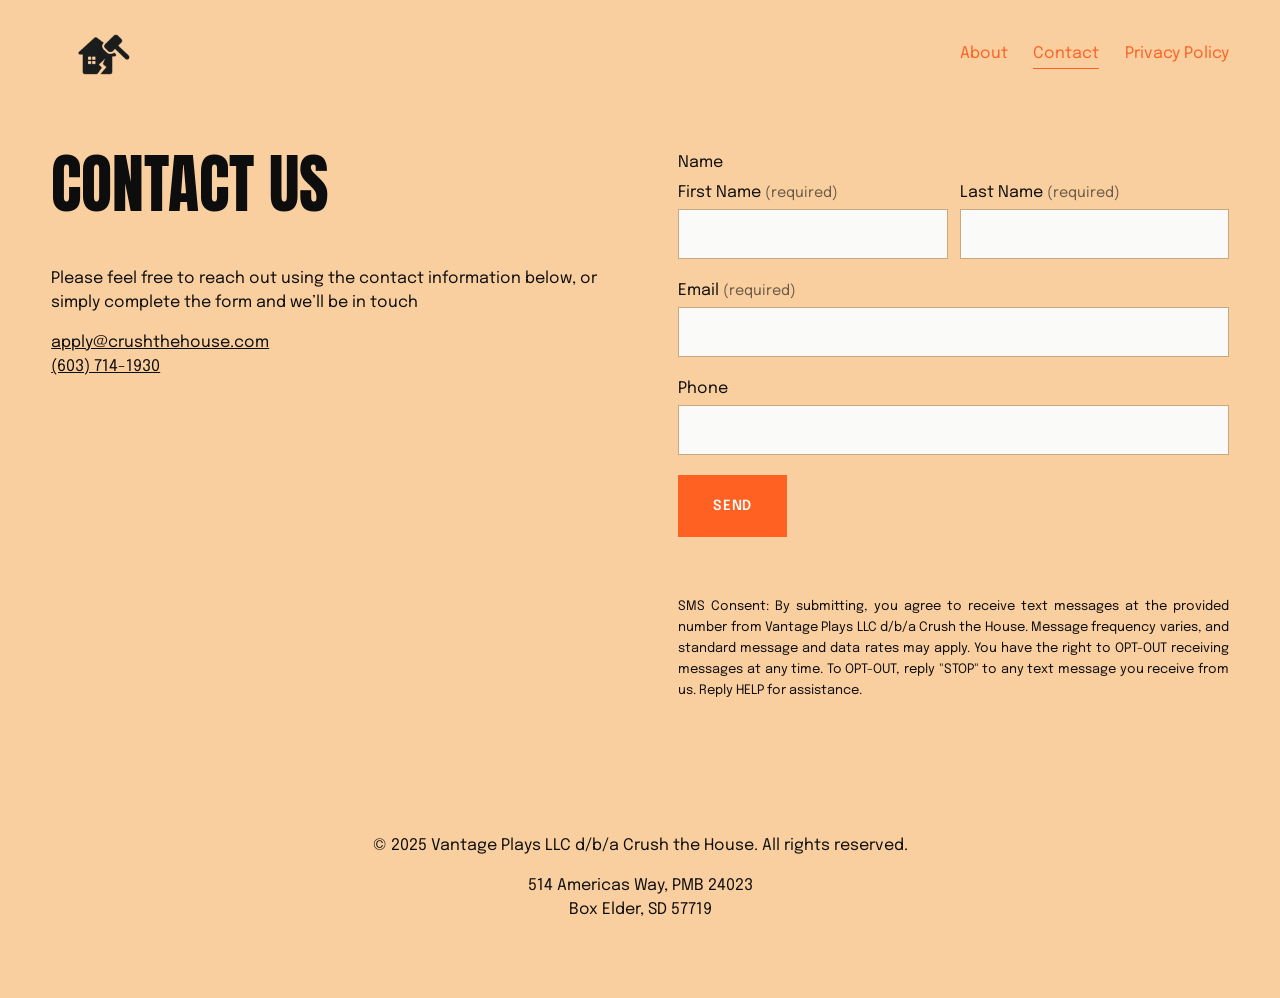
==== contact.html @ 92e552ff "Static Crush the House site migrated from Squarespace Co-Authored-By: Claude Opus 5.5 <noreply@anthr" ====
<!doctype html>
<html lang="en">
<head>
<meta charset="utf-8">
<meta name="viewport" content="width=device-width, initial-scale=1">
<title>Contact | Connect with Us Now — Crush the House</title>
<meta name="description" content="Get in touch with Crush the House for inquiries or support. Fill out our contact form or use the provided details to connect with our team today.">
<link rel="canonical" href="https://www.crushthehouse.com/contact">
<meta property="og:site_name" content="Crush the House">
<meta property="og:title" content="Contact | Connect with Us Now — Crush the House">
<meta property="og:description" content="Get in touch with Crush the House for inquiries or support. Fill out our contact form or use the provided details to connect with our team today.">
<meta property="og:type" content="website">
<meta property="og:url" content="https://www.crushthehouse.com/contact">
<meta name="twitter:card" content="summary">
<link rel="icon" href="/logo.webp" type="image/webp">
<link rel="stylesheet" href="/styles.css">
</head>
<body>
<a class="skip" href="#page">Skip to Content</a>
<header class="site-header">
  <a class="logo" href="/"><img src="/logo.webp" alt="Crush the House" width="300" height="200"></a>
  <nav class="site-nav">
    <a href="/">About</a>
    <a href="/contact" aria-current="page">Contact</a>
    <a href="/new-page">Privacy Policy</a>
  </nav>
</header>

<main id="page">
  <section class="contact">
    <div>
      <h1 class="display">Contact Us</h1>
      <div class="intro">
        <p>Please feel free to reach out using the contact information below, or simply complete the form and we’ll be in touch</p>
        <p><a href="mailto:apply@crushthehouse.com">apply@crushthehouse.com</a><br>
        <a href="tel:+16037141930">(603) 714-1930</a></p>
      </div>
    </div>

    <div>
      <form id="contact-form" action="/api/contact" method="post" novalidate>
        <div class="field">
          <div class="group-label">Name</div>
          <div class="row">
            <div>
              <label for="fname">First Name <span class="req">(required)</span></label>
              <input id="fname" name="fname" type="text" autocomplete="given-name" required>
            </div>
            <div>
              <label for="lname">Last Name <span class="req">(required)</span></label>
              <input id="lname" name="lname" type="text" autocomplete="family-name" required>
            </div>
          </div>
        </div>
        <div class="field">
          <label for="email">Email <span class="req">(required)</span></label>
          <input id="email" name="email" type="email" autocomplete="email" required>
        </div>
        <div class="field">
          <label for="phone">Phone</label>
          <input id="phone" name="phone" type="tel" autocomplete="tel">
        </div>
        <!-- honeypot -->
        <input type="text" name="company" tabindex="-1" autocomplete="off" style="position:absolute;left:-9999px" aria-hidden="true">
        <button type="submit">Send</button>
        <div class="form-status" role="status" aria-live="polite"></div>
      </form>

      <p class="sms-consent">SMS Consent: By submitting, you agree to receive text messages at the provided number from Vantage Plays LLC d/b/a Crush the House. Message frequency varies, and standard message and data rates may apply. You have the right to OPT-OUT receiving messages at any time. To OPT-OUT, reply "STOP" to any text message you receive from us. Reply HELP for assistance.</p>
    </div>
  </section>
</main>

<footer class="site-footer">
  <p>© 2025 Vantage Plays LLC d/b/a Crush the House. All rights reserved.</p>
  <p>514 Americas Way, PMB 24023<br>Box Elder, SD 57719</p>
</footer>

<script>
(() => {
  const form = document.getElementById('contact-form');
  const status = form.querySelector('.form-status');
  const btn = form.querySelector('button');
  form.addEventListener('submit', async (e) => {
    e.preventDefault();
    const data = Object.fromEntries(new FormData(form));
    if (!data.fname.trim() || !data.lname.trim() || !/^\S+@\S+\.\S+$/.test(data.email)) {
      status.textContent = 'Please fill in your first name, last name and a valid email.';
      return;
    }
    btn.disabled = true; status.textContent = 'Sending…';
    try {
      const r = await fetch('/api/contact', {
        method: 'POST', headers: { 'Content-Type': 'application/json' }, body: JSON.stringify(data)
      });
      if (!r.ok) throw new Error();
      form.reset();
      status.textContent = 'Thank you! We’ll be in touch.';
    } catch {
      status.textContent = 'Something went wrong. Please email apply@crushthehouse.com.';
    } finally { btn.disabled = false; }
  });
})();
</script>
</body>
</html>
---- styles.css ----
@import url('https://fonts.googleapis.com/css2?family=Anton&family=Epilogue:wght@400;600&display=swap');

:root {
  --bg: #facf9f;
  --accent: #ff6123;
  --ink: #0d0d0d;
  --light: #fafaf9;
}

* { box-sizing: border-box; }
html, body { margin: 0; }
body {
  background: var(--bg);
  color: var(--ink);
  font-family: 'Epilogue', sans-serif;
  font-size: 16px;
  line-height: 1.5;
  -webkit-font-smoothing: antialiased;
}
a { color: inherit; }

.skip { position: absolute; left: -9999px; }
.skip:focus { left: 16px; top: 16px; background: var(--light); padding: 8px; z-index: 10; }

/* Header */
.site-header {
  display: flex; align-items: center; justify-content: space-between;
  padding: 22px 4vw;
}
.site-header .logo img { width: 101px; height: auto; display: block; }
.site-nav { display: flex; gap: 1.6em; }
.site-nav a {
  color: var(--accent); text-decoration: none; font-size: 16px;
  padding-bottom: 2px; border-bottom: 1px solid transparent;
}
.site-nav a:hover, .site-nav a[aria-current="page"] { border-bottom-color: var(--accent); }

main { padding: 0 4vw; }

/* Home */
.home { max-width: 900px; margin: 0 auto; padding: 40px 0 80px; text-align: center; }
.display {
  font-family: 'Anton', sans-serif; font-weight: 400; text-transform: uppercase;
  color: var(--accent); line-height: 1.06; margin: 0 0 .4em;
}
.home h1 { font-size: clamp(40px, 6vw, 62px); }
.home .lead { font-size: clamp(18px, 2vw, 22px); line-height: 1.5; margin: 0 0 1.5em; }

.accordion { text-align: left; border-top: 1px solid var(--ink); }
.accordion details { border-bottom: 1px solid var(--ink); }
.accordion summary {
  list-style: none; cursor: pointer; display: flex; justify-content: space-between; align-items: center;
  font-family: 'Anton', sans-serif; text-transform: uppercase; color: var(--accent);
  font-size: clamp(20px, 2.4vw, 25px); padding: 18px 0;
}
.accordion summary::-webkit-details-marker { display: none; }
.accordion summary::after {
  content: ''; width: 14px; height: 14px; flex: none; margin-right: 6px;
  border-right: 2px solid var(--ink); border-bottom: 2px solid var(--ink);
  transform: translateY(-4px) rotate(45deg); transition: transform .2s;
}
.accordion details[open] summary::after { transform: translateY(4px) rotate(-135deg); }
.accordion details p { margin: 0 0 22px; font-size: 18px; line-height: 1.6; }

/* Contact */
.contact { display: grid; grid-template-columns: 1fr 1fr; gap: 6vw; padding: 40px 0 80px; max-width: 1300px; margin: 0 auto; }
.contact h1 { color: var(--ink); font-size: clamp(40px, 6vw, 64px); }
.contact .intro { margin-top: 3em; }
.contact .intro p { margin: 0 0 1em; }
form label { display: block; margin-bottom: 4px; }
form .req { opacity: .6; font-size: .9em; }
form .row { display: grid; grid-template-columns: 1fr 1fr; gap: 12px; }
form .field { margin-bottom: 20px; }
form .group-label { margin-bottom: 6px; }
form input {
  width: 100%; padding: 12px; font: inherit; border: 1px solid #c9a77f;
  background: var(--light); border-radius: 0;
}
form button {
  background: var(--accent); color: var(--light); border: 0; border-radius: 0;
  font: 600 14px 'Epilogue', sans-serif; letter-spacing: .05em; text-transform: uppercase;
  padding: 24px 35px; cursor: pointer;
}
form button:disabled { opacity: .6; cursor: default; }
.form-status { margin-top: 12px; min-height: 1.5em; }
.sms-consent { font-size: 13px; line-height: 1.6; text-align: justify; margin-top: 24px; }

/* Privacy */
.privacy { max-width: 1300px; margin: 0 auto; padding: 60px 0 80px; }
.privacy h1 { font-size: clamp(36px, 5vw, 52px); }
.privacy p { max-width: 640px; margin: 0 0 1.4em; }

/* Footer */
.site-footer { text-align: center; padding: 40px 4vw 60px; }
.site-footer p { margin: 0 0 1em; }

@media (max-width: 767px) {
  .contact { grid-template-columns: 1fr; gap: 24px; }
  .contact .intro { margin-top: 0; }
  .site-nav { gap: 1em; font-size: 15px; }
  .site-header .logo img { width: 72px; }
}
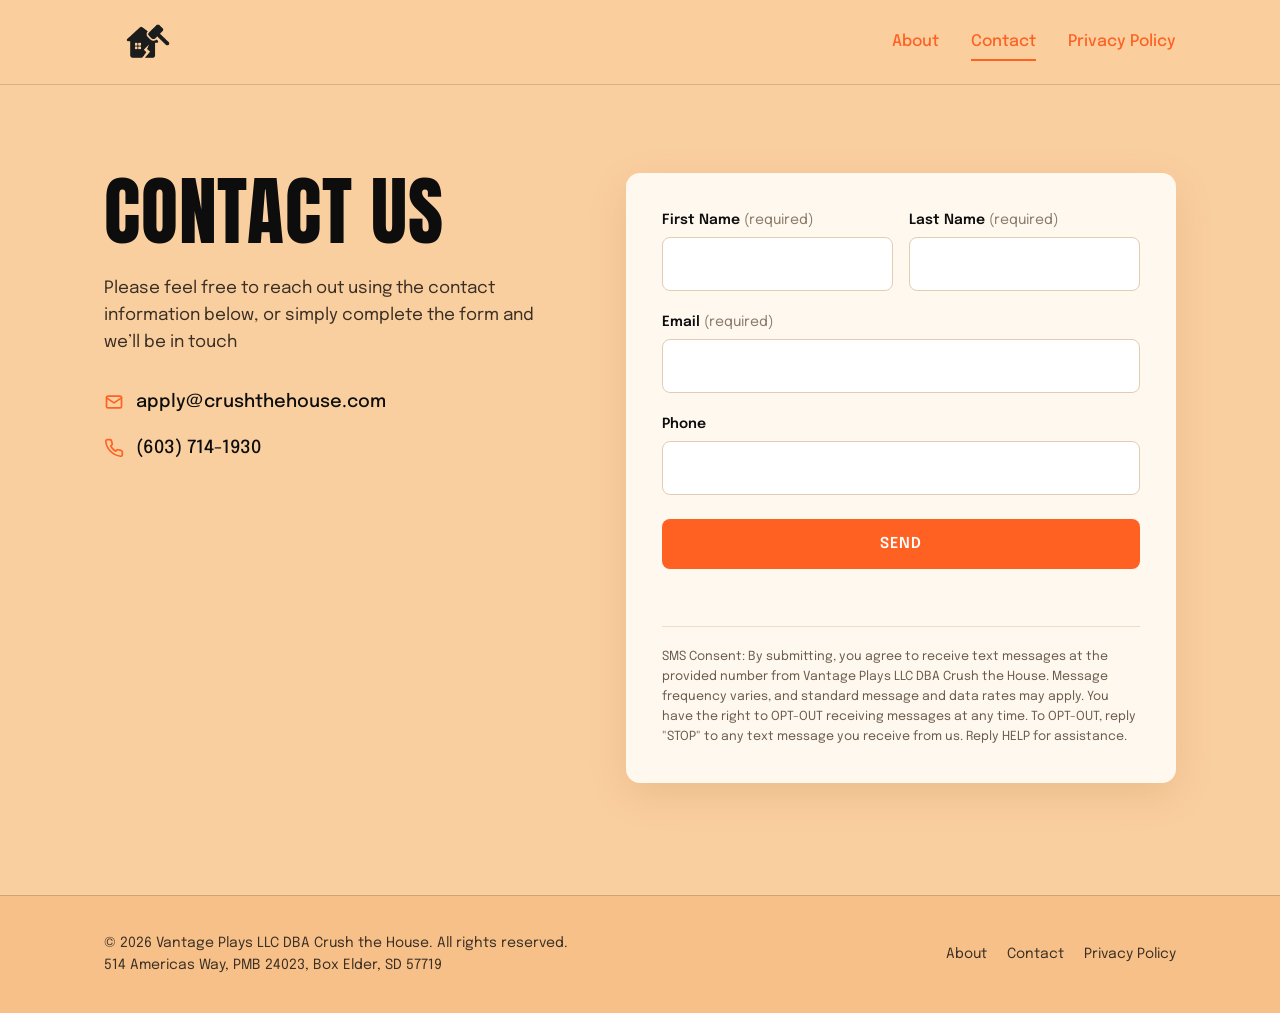
==== commit df7a5629: "Update footer to 2026, use DBA, and refresh site styling - Footer year 2025 -> 2026; d/b/a -> DBA th" ====
--- a/contact.html
+++ b/contact.html
@@ -18,29 +18,32 @@
 <body>
 <a class="skip" href="#page">Skip to Content</a>
 <header class="site-header">
-  <a class="logo" href="/"><img src="/logo.webp" alt="Crush the House" width="300" height="200"></a>
-  <nav class="site-nav">
-    <a href="/">About</a>
-    <a href="/contact" aria-current="page">Contact</a>
-    <a href="/new-page">Privacy Policy</a>
-  </nav>
+  <div class="container">
+    <a class="logo" href="/"><img src="/logo.webp" alt="Crush the House" width="300" height="200"></a>
+    <nav class="site-nav" aria-label="Main">
+      <a href="/">About</a>
+      <a href="/contact" aria-current="page">Contact</a>
+      <a href="/new-page">Privacy Policy</a>
+    </nav>
+  </div>
 </header>
 
 <main id="page">
-  <section class="contact">
+  <section class="contact container">
     <div>
       <h1 class="display">Contact Us</h1>
       <div class="intro">
         <p>Please feel free to reach out using the contact information below, or simply complete the form and we’ll be in touch</p>
-        <p><a href="mailto:apply@crushthehouse.com">apply@crushthehouse.com</a><br>
-        <a href="tel:+16037141930">(603) 714-1930</a></p>
       </div>
+      <ul class="contact-links">
+        <li><a href="mailto:apply@crushthehouse.com"><svg viewBox="0 0 24 24" fill="none" stroke="currentColor" stroke-width="2" stroke-linecap="round" stroke-linejoin="round"><rect x="3" y="5" width="18" height="14" rx="2"/><path d="m3 7 9 6 9-6"/></svg><span>apply@crushthehouse.com</span></a></li>
+        <li><a href="tel:+16037141930"><svg viewBox="0 0 24 24" fill="none" stroke="currentColor" stroke-width="2" stroke-linecap="round" stroke-linejoin="round"><path d="M22 16.9v3a2 2 0 0 1-2.2 2 19.8 19.8 0 0 1-8.6-3.1 19.5 19.5 0 0 1-6-6A19.8 19.8 0 0 1 2.1 4.2 2 2 0 0 1 4.1 2h3a2 2 0 0 1 2 1.7c.1.9.4 1.8.7 2.7a2 2 0 0 1-.5 2.1L8 9.8a16 16 0 0 0 6 6l1.3-1.3a2 2 0 0 1 2.1-.4c.9.3 1.8.6 2.7.7a2 2 0 0 1 1.7 2z"/></svg><span>(603) 714-1930</span></a></li>
+      </ul>
     </div>
 
-    <div>
+    <div class="form-card">
       <form id="contact-form" action="/api/contact" method="post" novalidate>
         <div class="field">
-          <div class="group-label">Name</div>
           <div class="row">
             <div>
               <label for="fname">First Name <span class="req">(required)</span></label>
@@ -66,14 +69,20 @@
         <div class="form-status" role="status" aria-live="polite"></div>
       </form>
 
-      <p class="sms-consent">SMS Consent: By submitting, you agree to receive text messages at the provided number from Vantage Plays LLC d/b/a Crush the House. Message frequency varies, and standard message and data rates may apply. You have the right to OPT-OUT receiving messages at any time. To OPT-OUT, reply "STOP" to any text message you receive from us. Reply HELP for assistance.</p>
+      <p class="sms-consent">SMS Consent: By submitting, you agree to receive text messages at the provided number from Vantage Plays LLC DBA Crush the House. Message frequency varies, and standard message and data rates may apply. You have the right to OPT-OUT receiving messages at any time. To OPT-OUT, reply "STOP" to any text message you receive from us. Reply HELP for assistance.</p>
     </div>
   </section>
 </main>
 
 <footer class="site-footer">
-  <p>© 2025 Vantage Plays LLC d/b/a Crush the House. All rights reserved.</p>
-  <p>514 Americas Way, PMB 24023<br>Box Elder, SD 57719</p>
+  <div class="container">
+    <p>© 2026 Vantage Plays LLC DBA Crush the House. All rights reserved.<br>514 Americas Way, PMB 24023, Box Elder, SD 57719</p>
+    <nav aria-label="Footer">
+      <a href="/">About</a>
+      <a href="/contact">Contact</a>
+      <a href="/new-page">Privacy Policy</a>
+    </nav>
+  </div>
 </footer>
 
 <script>
--- a/styles.css
+++ b/styles.css
@@ -1,102 +1,194 @@
-@import url('https://fonts.googleapis.com/css2?family=Anton&family=Epilogue:wght@400;600&display=swap');
+@import url('https://fonts.googleapis.com/css2?family=Anton&family=Epilogue:wght@400;500;600&display=swap');
 
 :root {
   --bg: #facf9f;
+  --bg-deep: #f6c088;
   --accent: #ff6123;
+  --accent-dark: #e24c12;
   --ink: #0d0d0d;
-  --light: #fafaf9;
+  --ink-soft: #3a2f25;
+  --line: rgba(13, 13, 13, .16);
+  --card: #fff8ef;
+  --max: 1120px;
+  --radius: 14px;
 }
 
-* { box-sizing: border-box; }
+*, *::before, *::after { box-sizing: border-box; }
+html { scroll-behavior: smooth; }
 html, body { margin: 0; }
 body {
   background: var(--bg);
   color: var(--ink);
-  font-family: 'Epilogue', sans-serif;
-  font-size: 16px;
-  line-height: 1.5;
+  font-family: 'Epilogue', system-ui, sans-serif;
+  font-size: 17px;
+  line-height: 1.6;
   -webkit-font-smoothing: antialiased;
+  min-height: 100vh;
+  display: flex; flex-direction: column;
 }
+main { flex: 1; }
 a { color: inherit; }
+:focus-visible { outline: 2px solid var(--accent); outline-offset: 3px; border-radius: 4px; }
+
+.container { width: 100%; max-width: var(--max); margin: 0 auto; padding: 0 24px; }
 
 .skip { position: absolute; left: -9999px; }
-.skip:focus { left: 16px; top: 16px; background: var(--light); padding: 8px; z-index: 10; }
+.skip:focus { left: 16px; top: 16px; background: var(--card); padding: 8px 12px; z-index: 20; }
 
-/* Header */
+/* ---------- Header ---------- */
 .site-header {
+  position: sticky; top: 0; z-index: 10;
+  background: rgba(250, 207, 159, .92);
+  backdrop-filter: saturate(140%) blur(8px);
+  -webkit-backdrop-filter: saturate(140%) blur(8px);
+  border-bottom: 1px solid var(--line);
+}
+.site-header .container {
   display: flex; align-items: center; justify-content: space-between;
-  padding: 22px 4vw;
+  height: 84px;
 }
-.site-header .logo img { width: 101px; height: auto; display: block; }
-.site-nav { display: flex; gap: 1.6em; }
+.logo img { width: 84px; height: auto; display: block; }
+.site-nav { display: flex; gap: 32px; }
 .site-nav a {
-  color: var(--accent); text-decoration: none; font-size: 16px;
-  padding-bottom: 2px; border-bottom: 1px solid transparent;
+  position: relative; color: var(--accent); text-decoration: none;
+  font-weight: 500; font-size: 16px; padding: 6px 0;
 }
-.site-nav a:hover, .site-nav a[aria-current="page"] { border-bottom-color: var(--accent); }
+.site-nav a::after {
+  content: ''; position: absolute; left: 0; right: 0; bottom: 0; height: 2px;
+  background: var(--accent); transform: scaleX(0); transform-origin: left;
+  transition: transform .25s ease;
+}
+.site-nav a:hover::after, .site-nav a[aria-current="page"]::after { transform: scaleX(1); }
 
-main { padding: 0 4vw; }
+/* ---------- Type ---------- */
+.display {
+  font-family: 'Anton', Impact, sans-serif; font-weight: 400;
+  text-transform: uppercase; letter-spacing: .01em; line-height: 1.02;
+  color: var(--accent); margin: 0;
+}
 
-/* Home */
-.home { max-width: 900px; margin: 0 auto; padding: 40px 0 80px; text-align: center; }
-.display {
-  font-family: 'Anton', sans-serif; font-weight: 400; text-transform: uppercase;
-  color: var(--accent); line-height: 1.06; margin: 0 0 .4em;
+/* ---------- Home ---------- */
+.hero { text-align: center; padding-top: 96px; padding-bottom: 56px; }
+.hero h1 { font-size: clamp(44px, 7vw, 84px); }
+.hero .lead {
+  max-width: 760px; margin: 28px auto 0;
+  font-size: clamp(18px, 2vw, 21px); line-height: 1.65; color: var(--ink-soft);
 }
-.home h1 { font-size: clamp(40px, 6vw, 62px); }
-.home .lead { font-size: clamp(18px, 2vw, 22px); line-height: 1.5; margin: 0 0 1.5em; }
 
-.accordion { text-align: left; border-top: 1px solid var(--ink); }
-.accordion details { border-bottom: 1px solid var(--ink); }
+.accordion { max-width: 880px; margin: 0 auto 112px; }
+.accordion details {
+  background: var(--card); border-radius: var(--radius);
+  margin-bottom: 14px; box-shadow: 0 1px 0 var(--line);
+  transition: box-shadow .2s ease, transform .2s ease;
+}
+.accordion details:hover { box-shadow: 0 8px 24px rgba(120, 60, 10, .12); }
 .accordion summary {
-  list-style: none; cursor: pointer; display: flex; justify-content: space-between; align-items: center;
-  font-family: 'Anton', sans-serif; text-transform: uppercase; color: var(--accent);
-  font-size: clamp(20px, 2.4vw, 25px); padding: 18px 0;
+  list-style: none; cursor: pointer;
+  display: flex; justify-content: space-between; align-items: center; gap: 16px;
+  padding: 24px 28px;
+  font-family: 'Anton', Impact, sans-serif; text-transform: uppercase; letter-spacing: .02em;
+  color: var(--accent); font-size: clamp(20px, 2.4vw, 26px); line-height: 1.1;
 }
 .accordion summary::-webkit-details-marker { display: none; }
-.accordion summary::after {
-  content: ''; width: 14px; height: 14px; flex: none; margin-right: 6px;
-  border-right: 2px solid var(--ink); border-bottom: 2px solid var(--ink);
-  transform: translateY(-4px) rotate(45deg); transition: transform .2s;
+.accordion .icon {
+  position: relative; flex: none; width: 34px; height: 34px; border-radius: 50%;
+  border: 2px solid var(--accent); transition: background .2s ease, transform .25s ease;
 }
-.accordion details[open] summary::after { transform: translateY(4px) rotate(-135deg); }
-.accordion details p { margin: 0 0 22px; font-size: 18px; line-height: 1.6; }
+.accordion .icon::before, .accordion .icon::after {
+  content: ''; position: absolute; left: 50%; top: 50%;
+  width: 12px; height: 2px; background: var(--accent);
+  transform: translate(-50%, -50%);
+}
+.accordion .icon::after { transform: translate(-50%, -50%) rotate(90deg); transition: opacity .2s; }
+.accordion details[open] .icon { background: var(--accent); transform: rotate(180deg); }
+.accordion details[open] .icon::before { background: var(--card); }
+.accordion details[open] .icon::after { opacity: 0; }
+.accordion .body { padding: 0 28px 26px; }
+.accordion .body p { margin: 0; color: var(--ink-soft); max-width: 68ch; }
 
-/* Contact */
-.contact { display: grid; grid-template-columns: 1fr 1fr; gap: 6vw; padding: 40px 0 80px; max-width: 1300px; margin: 0 auto; }
-.contact h1 { color: var(--ink); font-size: clamp(40px, 6vw, 64px); }
-.contact .intro { margin-top: 3em; }
-.contact .intro p { margin: 0 0 1em; }
-form label { display: block; margin-bottom: 4px; }
-form .req { opacity: .6; font-size: .9em; }
-form .row { display: grid; grid-template-columns: 1fr 1fr; gap: 12px; }
-form .field { margin-bottom: 20px; }
-form .group-label { margin-bottom: 6px; }
-form input {
-  width: 100%; padding: 12px; font: inherit; border: 1px solid #c9a77f;
-  background: var(--light); border-radius: 0;
+/* ---------- Contact ---------- */
+.contact {
+  display: grid; grid-template-columns: 5fr 6fr; gap: 64px; align-items: start;
+  padding-top: 88px; padding-bottom: 112px;
 }
-form button {
-  background: var(--accent); color: var(--light); border: 0; border-radius: 0;
-  font: 600 14px 'Epilogue', sans-serif; letter-spacing: .05em; text-transform: uppercase;
-  padding: 24px 35px; cursor: pointer;
+.contact h1 { font-size: clamp(44px, 6vw, 76px); color: var(--ink); }
+.contact .intro { margin-top: 24px; color: var(--ink-soft); max-width: 440px; }
+.contact-links { list-style: none; padding: 0; margin: 32px 0 0; display: grid; gap: 12px; }
+.contact-links a {
+  display: inline-flex; align-items: center; gap: 12px;
+  text-decoration: none; font-weight: 500; font-size: 18px;
 }
-form button:disabled { opacity: .6; cursor: default; }
-.form-status { margin-top: 12px; min-height: 1.5em; }
-.sms-consent { font-size: 13px; line-height: 1.6; text-align: justify; margin-top: 24px; }
+.contact-links a:hover span { color: var(--accent); }
+.contact-links svg { width: 20px; height: 20px; flex: none; color: var(--accent); }
 
-/* Privacy */
-.privacy { max-width: 1300px; margin: 0 auto; padding: 60px 0 80px; }
-.privacy h1 { font-size: clamp(36px, 5vw, 52px); }
-.privacy p { max-width: 640px; margin: 0 0 1.4em; }
+.form-card {
+  background: var(--card); border-radius: var(--radius); padding: 36px;
+  box-shadow: 0 12px 40px rgba(120, 60, 10, .12);
+}
+.form-card .row { display: grid; grid-template-columns: 1fr 1fr; gap: 16px; }
+.form-card .field { margin-bottom: 20px; }
+.form-card label { display: block; margin-bottom: 6px; font-size: 14px; font-weight: 600; }
+.form-card .req { font-weight: 400; color: #8a7a68; }
+.form-card input {
+  width: 100%; padding: 13px 14px; font: inherit; font-size: 16px; color: var(--ink);
+  background: #fff; border: 1px solid #e3cdb2; border-radius: 8px;
+  transition: border-color .15s, box-shadow .15s;
+}
+.form-card input:focus { outline: none; border-color: var(--accent); box-shadow: 0 0 0 3px rgba(255, 97, 35, .18); }
+.form-card button {
+  width: 100%; margin-top: 4px;
+  background: var(--accent); color: #fff; border: 0; border-radius: 8px;
+  font: 600 15px 'Epilogue', sans-serif; letter-spacing: .08em; text-transform: uppercase;
+  padding: 17px 24px; cursor: pointer; transition: background .15s, transform .1s;
+}
+.form-card button:hover { background: var(--accent-dark); }
+.form-card button:active { transform: translateY(1px); }
+.form-card button:disabled { opacity: .6; cursor: default; }
+.form-status { margin-top: 12px; min-height: 1.4em; font-size: 15px; text-align: center; }
+.sms-consent {
+  font-size: 12.5px; line-height: 1.6; color: #6b5b4a;
+  margin: 24px 0 0; padding-top: 20px; border-top: 1px solid #eedcc6;
+}
 
-/* Footer */
-.site-footer { text-align: center; padding: 40px 4vw 60px; }
-.site-footer p { margin: 0 0 1em; }
+/* ---------- Privacy ---------- */
+.privacy { padding-top: 88px; padding-bottom: 112px; }
+.privacy h1 { font-size: clamp(40px, 6vw, 72px); }
+.privacy .policy {
+  max-width: 760px; margin-top: 40px;
+  background: var(--card); border-radius: var(--radius); padding: 40px;
+}
+.privacy h2 { font-size: 19px; font-weight: 600; margin: 0 0 8px; }
+.privacy p { margin: 0 0 32px; color: var(--ink-soft); }
+.privacy p:last-child { margin-bottom: 0; }
 
-@media (max-width: 767px) {
-  .contact { grid-template-columns: 1fr; gap: 24px; }
-  .contact .intro { margin-top: 0; }
-  .site-nav { gap: 1em; font-size: 15px; }
-  .site-header .logo img { width: 72px; }
+/* ---------- Footer ---------- */
+.site-footer { border-top: 1px solid var(--line); background: var(--bg-deep); }
+.site-footer .container {
+  display: flex; justify-content: space-between; align-items: center; gap: 24px;
+  padding-top: 36px; padding-bottom: 36px; font-size: 14px; color: var(--ink-soft);
 }
+.site-footer p { margin: 0; }
+.site-footer nav { display: flex; gap: 20px; }
+.site-footer nav a { text-decoration: none; }
+.site-footer nav a:hover { color: var(--accent); }
+
+/* ---------- Mobile ---------- */
+@media (max-width: 820px) {
+  .contact { grid-template-columns: 1fr; gap: 40px; padding-top: 56px; padding-bottom: 80px; }
+  .site-footer .container { flex-direction: column; text-align: center; }
+}
+@media (max-width: 560px) {
+  body { font-size: 16px; }
+  .site-header .container { height: 68px; }
+  .logo img { width: 62px; }
+  .site-nav { gap: 18px; }
+  .site-nav a { font-size: 14.5px; }
+  .hero { padding-top: 56px; padding-bottom: 36px; }
+  .accordion summary { padding: 20px; }
+  .accordion .body { padding: 0 20px 22px; }
+  .accordion .icon { width: 30px; height: 30px; }
+  .form-card, .privacy .policy { padding: 24px; }
+  .form-card .row { grid-template-columns: 1fr; gap: 0; }
+  .form-card .row > div { margin-bottom: 20px; }
+  .privacy, .contact { padding-top: 48px; }
+}
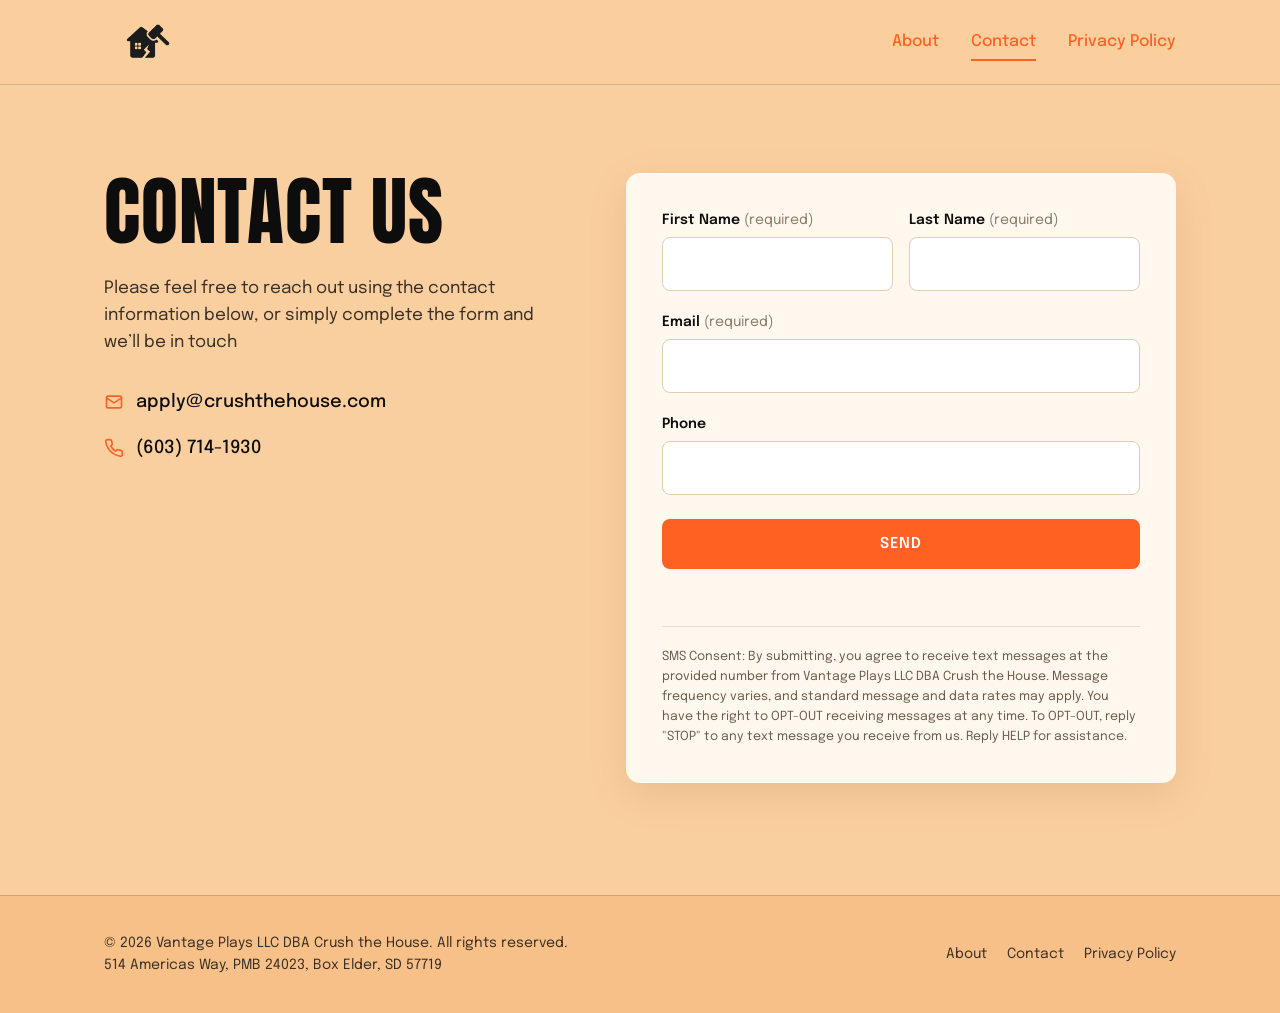
==== commit 28348ea8: "Animate logo: hammer winds up and strikes the house Split logo into house and hammer layers. Hammer " ====
--- a/contact.html
+++ b/contact.html
@@ -19,7 +19,10 @@
 <a class="skip" href="#page">Skip to Content</a>
 <header class="site-header">
   <div class="container">
-    <a class="logo" href="/"><img src="/logo.webp" alt="Crush the House" width="300" height="200"></a>
+    <a class="logo" href="/" aria-label="Crush the House home">
+      <img class="logo-house" src="/logo-house.webp" alt="" width="300" height="200">
+      <img class="logo-hammer" src="/logo-hammer.webp" alt="" width="300" height="200">
+    </a>
     <nav class="site-nav" aria-label="Main">
       <a href="/">About</a>
       <a href="/contact" aria-current="page">Contact</a>
@@ -111,5 +114,20 @@
   });
 })();
 </script>
+<script>
+(() => {
+  const logo = document.querySelector('.logo');
+  if (!logo || matchMedia('(prefers-reduced-motion: reduce)').matches) return;
+  const play = () => {
+    if (logo.classList.contains('strike')) return;
+    logo.classList.add('strike');
+  };
+  logo.querySelector('.logo-hammer').addEventListener('animationend', () => logo.classList.remove('strike'));
+  logo.addEventListener('mouseenter', play);
+  logo.addEventListener('focus', play);
+  logo.addEventListener('touchstart', play, { passive: true });
+  window.addEventListener('load', () => setTimeout(play, 300));
+})();
+</script>
 </body>
 </html>
--- a/styles.css
+++ b/styles.css
@@ -47,7 +47,6 @@
   display: flex; align-items: center; justify-content: space-between;
   height: 84px;
 }
-.logo img { width: 84px; height: auto; display: block; }
 .site-nav { display: flex; gap: 32px; }
 .site-nav a {
   position: relative; color: var(--accent); text-decoration: none;
@@ -180,7 +179,6 @@
 @media (max-width: 560px) {
   body { font-size: 16px; }
   .site-header .container { height: 68px; }
-  .logo img { width: 62px; }
   .site-nav { gap: 18px; }
   .site-nav a { font-size: 14.5px; }
   .hero { padding-top: 56px; padding-bottom: 36px; }
@@ -192,3 +190,28 @@
   .form-card .row > div { margin-bottom: 20px; }
   .privacy, .contact { padding-top: 48px; }
 }
+
+/* ---------- Logo hammer animation ---------- */
+.logo { position: relative; display: block; width: 84px; aspect-ratio: 3 / 2; }
+.logo img { position: absolute; inset: 0; width: 100%; height: 100%; }
+.logo-hammer { transform-origin: 76% 54%; }       /* pivot at the end of the handle */
+.logo-house  { transform-origin: 46% 78%; }
+.logo.strike .logo-hammer { animation: hammer-strike .75s cubic-bezier(.3, 0, .2, 1) both; }
+.logo.strike .logo-house  { animation: house-jolt .75s ease-out both; }
+
+@keyframes hammer-strike {
+  0%   { transform: rotate(0deg); }
+  38%  { transform: rotate(34deg); }                                   /* wind up */
+  52%  { transform: rotate(-7deg); animation-timing-function: ease-out; } /* impact */
+  64%  { transform: rotate(4deg); }
+  78%  { transform: rotate(-1.5deg); }
+  100% { transform: rotate(0deg); }
+}
+@keyframes house-jolt {
+  0%, 50% { transform: none; }
+  55%  { transform: translate(-2px, 1px) rotate(-3deg) scale(.97, 1.02); }
+  66%  { transform: translate(1px, 0) rotate(1.5deg); }
+  80%  { transform: rotate(-.5deg); }
+  100% { transform: none; }
+}
+@media (max-width: 560px) { .logo { width: 62px; } }
